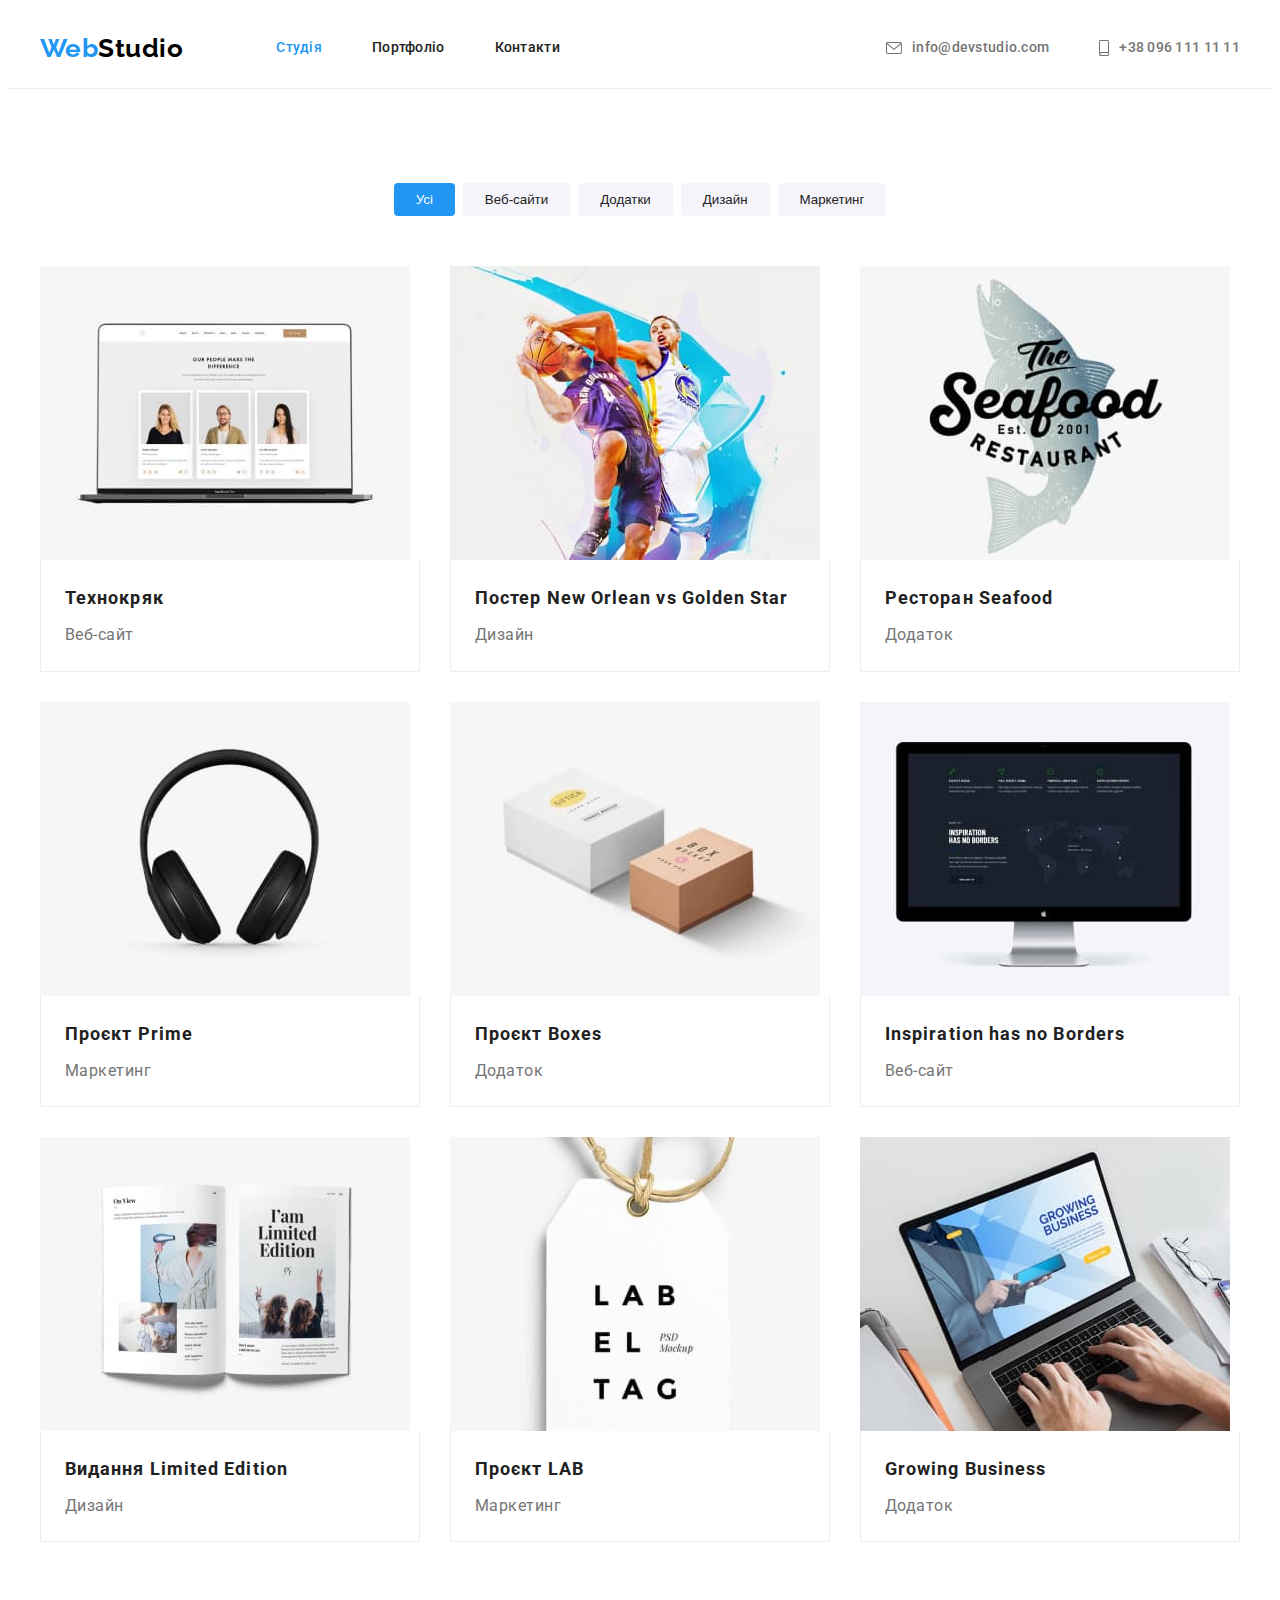
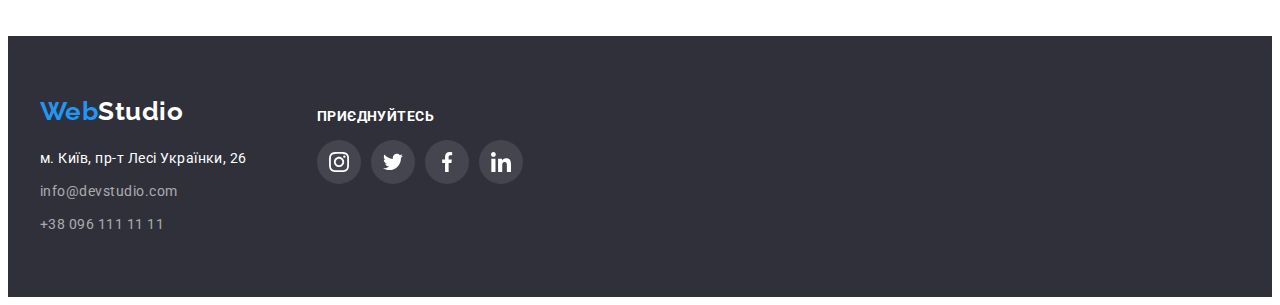
==== portfolio.html @ d8174efb "layout 4" ====
<!DOCTYPE html>
<html lang="en">
<head>
   <meta charset="UTF-8">
   <meta http-equiv="X-UA-Compatible" content="IE=edge">
   <meta name="viewport" content="width=device-width, initial-scale=1.0">

   <link rel="preconnect" href="https://fonts.googleapis.com" />
   <link rel="preconnect" href="https://fonts.gstatic.com" crossorigin />
   <link href="https://fonts.googleapis.com/css2?family=Raleway:wght@700&family=Roboto:wght@400;500;700;900&display=swap" rel="stylesheet" />
   <link rel="stylesheet" href="https://cdnjs.cloudflare.com/ajax/libs/modern-normalize/1.1.0/modern-normalize.min.css" integrity="sha512-wpPYUAdjBVSE4KJnH1VR1HeZfpl1ub8YT/NKx4PuQ5NmX2tKuGu6U/JRp5y+Y8XG2tV+wKQpNHVUX03MfMFn9Q==" crossorigin="anonymous" referrerpolicy="no-referrer">
   <link rel="stylesheet" href="./css/styles.css">

   <title>Portfolio</title>
</head>
<body>
   <header class="header">
      <div class="container header-container">
            <a class="header-logo link" href="./index.html"><span class="web-span">Web</span>Studio</a> 
         <nav class="header-nav">
            <ul class="header-list-one list">
               <li class="header-item"><a class="header-link link is-active" href="./index.html"><span>Студія</span></a></li>
               <li class="header-item"><a class="header-link link" href="./portfolio.html">Портфоліо</a></li>
               <li class="header-item"><a class="header-link link" href="">Контакти</a></li>
            </ul>
         </nav>
            <ul class="header-list-two list">
               <li class="header-email-item"><a class="header-email header-link link" href="mailto:info@devstudio.com">
                  <svg class="mail-icon" width="16" height="12">
                     <use href="./images/icons.svg#icon-mail"></use>
                  </svg>
                  info@devstudio.com</a></li>
               <li class="header-number-item"><a class="header-number header-link link" href="tel:+380961111111">
                  <svg class="phone-icon" width="10" height="16">
                     <use href="./images/icons.svg#icon-phone"></use>
                  </svg>
                  +38 096 111 11 11</a></li> 
            </ul>
      </div>
   </header>
   <main>
      <section class="portfolio section">
         <div class="container">
            <h1 hidden>Портфоліо</h1>
            <ul class="portfolio-list">
               <li class="portfolio-item"><button type="button" class="portfolio-button btn-active">Усі</button></li>
               <li class="portfolio-item"><button type="button" class="portfolio-button">Веб-сайти</button></li>
               <li class="portfolio-item"><button type="button" class="portfolio-button">Додатки</button></li>
               <li class="portfolio-item"><button type="button" class="portfolio-button">Дизайн</button></li>
               <li class="portfolio-item"><button type="button" class="portfolio-button">Маркетинг</button></li>
            </ul>
            <ul class="card-list">
               <li class="card-item">
                  <a href="">
                     <div class="card-block-img"> 
                        <img class="card-image" src="./images/portfolio1.jpg" alt="Зображення веб-сайту" width="370">
                     </div>
                     <div class="card-block-text">
                        <h3 class="card-title">Технокряк</h3>
                        <p class="card-text">Веб-сайт</p>
                     </div>
                  </a>
               </li>
               <li class="card-item">
                  <a href="">
                     <div class="card-block-img">
                        <img class="card-image" src="./images/portfolio2.jpg" alt="Зображення постера New Orlean vs Golden Star" width="370">
                     </div>
                     <div class="card-block-text">
                        <h3 class="card-title">Постер New Orlean vs Golden Star</h3>
                        <p class="card-text">Дизайн</p>
                     </div>
                  </a>
               </li>
               <li class="card-item">
                  <a href="">
                     <div class="card-block-img">
                        <img class="card-image" src="./images/portfolio3.jpg" alt="Зображення логотипу ресторана Seafood" width="370">
                     </div>
                     <div class="card-block-text">
                        <h3 class="card-title">Ресторан Seafood</h3>
                        <p class="card-text">Додаток</p>
                     </div>
                  </a>
               </li>
               <li class="card-item">
                  <a href="">
                     <div class="card-block-img">
                        <img src="./images/portfolio4.jpg" alt="Зображення проєкта Prime" width="370">
                     </div>
                     <div class="card-block-text">
                        <h3 class="card-title">Проєкт Prime</h3>
                        <p class="card-text">Маркетинг</p>
                     </div>
                  </a>
               </li>
               <li class="card-item">
                  <a href="">
                     <div class="card-block-img">
                        <img src="./images/portfolio5.jpg" alt="Зображення проєкта Boxes" width="370">
                     </div>
                     <div class="card-block-text">
                        <h3 class="card-title">Проєкт Boxes</h3>
                        <p class="card-text">Додаток</p>
                     </div>
                  </a>
               </li>
               <li class="card-item">
                  <a href="">
                     <div class="card-block-img">
                        <img class="card-image" src="./images/portfolio6.jpg" alt="Зображення веб-сайту" width="370">
                     </div>
                     <div class="card-block-text">
                        <h3 class="card-title">Inspiration has no Borders</h3>
                        <p class="card-text">Веб-сайт</p>
                     </div>
                  </a>
               </li>
               <li class="card-item">
                  <a href="">
                     <div class="card-block-img">
                        <img class="card-image" src="./images/portfolio7.jpg" alt="Зображення видання Limited Edition" width="370">
                     </div>
                     <div class="card-block-text">
                        <h3 class="card-title">Видання Limited Edition</h3>
                        <p class="card-text">Дизайн</p>
                     </div>
                  </a>
               </li>
               <li class="card-item">
                  <a href="">
                     <div class="card-block-img">
                        <img class="card-image" src="./images/portfolio8.jpg" alt="Зображення проєкта LAB" width="370">
                     </div>
                     <div class="card-block-text">
                        <h3 class="card-title">Проєкт LAB</h3>
                        <p class="card-text">Маркетинг</p>
                     </div>
                  </a>
               </li>
               <li class="card-item">
                  <a href="">
                     <div class="card-block-img">
                        <img class="card-image" src="./images/portfolio9.jpg" alt="Зображення додатку Growing Business" width="370">
                     </div>
                     <div class="card-block-text">
                        <h3 class="card-title">Growing Business</h3>
                        <p class="card-text">Додаток</p>
                     </div>
                  </a>
               </li>
            </ul>
         </section>
         </div>
   </main>
   <footer class="footer">
      <div class="footer-container container">
         <div>
         <a class="footer-logo link" href=""><span class="web-span">Web</span>Studio</a>
            <address class="address"> 
               <ul class="footer-list list">
                  <li class="footer-item footer-address"> <a href="" class="footer-address-link link">м. Київ, пр-т Лесі Українки, 26</a></li>
                  <li class="footer-item"><a class="footer-link link" href="mailto:info@devstudio.com">info@devstudio.com</a></li>
                  <li class="footer-item"><a class="footer-link link" href="tel:+380961111111">+38 096 111 11 11</a></li>
               </ul>
            </address>
         </div>
         <div class="footer-social">
            <h3 class="footer-social-title">Приєднуйтесь</h3>
            <ul class="social-list">
               <li class="social-item"><a class="social-link social-bg" href="">
                  <svg class="social-icon social-fill" width="20" height="20">
                     <use href="./images/icons.svg#icon-instagram"></use>
                  </svg>
               </a></li>
               <li class="social-item"><a class="social-link social-bg" href="">
                  <svg class="social-icon social-fill" width="20" height="20">
                     <use href="./images/icons.svg#icon-twitter"></use>
                  </svg>
               </a></li>
               <li class="social-item"><a class="social-link social-bg" href="">
                  <svg class="social-icon social-fill" width="20" height="20">
                     <use href="./images/icons.svg#icon-facebook"></use>
                  </svg>
               </a></li>
               <li class="social-item"><a class="social-link social-bg" href="">
                  <svg class="social-icon social-fill" width="20" height="20">
                     <use href="./images/icons.svg#icon-linkedin"></use>
                  </svg>
               </a></li>
            </ul>
         </div>
      </div>
   </footer>
</body>
</html>
---- css/styles.css ----
/* ----------------------------RESET----------------------- */

ul {
   list-style: none;
   margin: 0;
   padding-left: 0;
}

p, h1, h2, h3, h4, h5, h6 {
   margin: 0;
}

button {
   cursor: pointer;
}

img {
   display: block;
}

a {
   text-decoration: none;
   color: currentColor;
}

address {
   font-style: normal;
}
/*------------------------------------------------*/
:root {
   --color-accent:#2196F3;
   --color-text-white:#FFFFFF;

   /*link address, paragraph*/
   --color-gray-text:#757575;
   /*------------------------*/

   --color-black:#000000;
}

/*-------------------------------------------------*/

body {
   font-family: 'Roboto', sans-serif;
   font-size: 16px;
   letter-spacing: 0.03em;
}

.container {
   width: 1200px;
   padding-left: 15px;
   padding-right: 15px;
   margin: 0 auto;
}

.web-span {
   color: var(--color-accent);
}

.link:hover,
.link:focus {
   color: var(--color-accent);
}


.section {
   padding-top: 94px;
   padding-bottom: 94px;
}

/* -------------------------HEADER-------------------*/
.header {
   border-bottom: 1px solid #ECECEC;
}

.header-container {
   display: flex;
   align-items: center;
}

.header-list-one {
   display: flex;
   align-items: center;
}

.header-item {
   list-style: none;
}

.header-logo {
   font-family: 'Raleway', sans-serif;
   font-weight: 700;
   font-size: 26px;
   line-height: calc(31/26);
   color: var(--color-black);
   margin-right: 93px;
}

.header-list-one .header-item:not(:last-child) {
   margin-right: 50px;
}

.header-link {
   font-weight: 500;
   font-size: 14px;
   line-height: 1.14;
   letter-spacing: 0.02em;
   color: #212121;
}

.header-list-one .header-link {
   display: block;
   padding: 32px 0;
}

.header-list-two {
   display: flex;
   align-items: center;
   margin-left: auto;
}

.header-email,
.header-number {
   display: flex;
   align-items: center;
   color: var(--color-gray-text);
   padding: 32px 0;
}

.header-number-item {
   margin-left: 50px;
}

.phone-icon,
.mail-icon{
   fill: #757575;
   margin-right: 10px;

}

.header-email:hover .mail-icon,
.header-email:focus .mail-icon {
   fill: var(--color-accent);
}

.header-number:hover .phone-icon,
.header-number:focus .phone-icon {
   fill: var(--color-accent);
}
/* -------------------------PROMO-------------------*/


.promo {
   max-width: 1600px;
   margin-left: auto;
   margin-right: auto;
   background-color: #2F303A;
   background-image: linear-gradient(
      rgba(47, 48, 58, 0.4),
      rgba(47, 48, 58, 0.4)),
   url(../images/promo.jpg);
   background-repeat: no-repeat;
   background-position: center;
   background-size: cover;
   padding-top: 200px;
   padding-bottom: 200px;
   text-align: center;
   
}

.promo-title {
   font-weight: 900;
   font-size: 44px;
   line-height: 1.36;
   text-align: center;
   letter-spacing: 0.06em;
   text-transform: uppercase;
   color: var(--color-text-white);
   max-width: 696px;
   margin: 0 auto;

}

.promo-button {
   width: 216px;
   height: 50px;
   background: var(--color-accent);
   border-radius: 4px;
   font-weight: 700;
   line-height: 1.8;
   letter-spacing: 0.06em;
   color: var(--color-text-white);
   margin-top: 30px;
   border: none;
}

.promo-button:hover, 
.promo-button:focus {
   background: #188CE8;
}

/* -------------------------FEATURES-------------------*/


.features-list {
   display: flex;
   gap: 30px;
}

.features-block-icon {
   width: 270px;
   height: 120px;
   background-color: #F5F4FA;
   border-radius: 5px;
   margin-bottom: 30px;
   display: flex;
   justify-content: center;
   align-items: center;
}


.features-title {
   font-weight: 700;
   font-size: 14px;
   line-height: 1.14;
   color: #212121;
   margin-bottom: 10px;
}

.features-text {
   font-size: 14px;
   line-height: 1.71;
   color: var(--color-gray-text)
}

/* -------------------------IMAGE-LIST-------------------*/

.image-list {
   padding-top: 0;
}

.image-list-title {
   font-weight: 700;
   font-size: 36px;
   line-height: 1.16;
   text-align: center;
   color: #212121;
   margin-bottom: 50px;
}

.image-list-list {
   display: flex;
   gap: 30px;
}

/* -------------------------TEAM-------------------*/


.team {
   background-color: #F5F4FA;
}

.team-title {
   font-weight: 700;
   font-size: 36px;
   line-height: 1.16;
   text-align: center;
   color: #212121;
   margin-bottom: 50px;
}

.team-list {
   display: flex;
   gap: 30px;  
}

.team-item {
   background: #FFFFFF;
   box-shadow: 0px 1px 3px rgb(0 0 0 / 12%), 0px 1px 1px rgb(0 0 0 / 14%), 0px 2px 1px rgb(0 0 0 / 20%);
   border-radius: 0px 0px 4px 4px;
}

.team-img {
   width: 270px;
   height: 260px;
   border-radius: 0px;
}

.team-block-text {
   padding-top: 30px;
   padding-bottom: 30px;
}

.team-member {
   font-size: 16px;
   font-weight: 500;
   line-height: calc(19/16);
   color: #212121;
   text-align: center;
   margin-bottom: 10px;
}

.team-text {
   line-height: 1.18;
   color: var(--color-gray-text);
   text-align: center;
}

.social-list {
   display: flex;
   justify-content: center;
   margin-top: 16px;
}
.social-item {
   width: 44px;
   height: 44px;
   margin-right: 10px;
}

.social-item:last-child {
   margin-right: 0;
}

.social-link {
   width: 100%;
   height: 100%;
   display: flex;
   justify-content: center;
   align-items: center;
   border-radius: 50%;
}

.social-icon {
   fill: #AFB1B8;
}

.social-link:hover,
.social-link:focus {
   background-color: var(--color-accent);
}

.social-link:hover .social-icon,
.social-link:focus .social-icon  {
   fill: #FFFFFF;
}

/* -------------------------CLIENT-------------------*/


.client-title {
   font-weight: 700;
   font-size: 36px;
   line-height: calc(42/36);
   text-align: center;
   letter-spacing: 0.03em;
   color: #212121;
   margin-bottom: 50px;
}
.client-list {
   display: flex;
}
.client-item {
   width: 170px;
   height: 92px;
   border: 1px solid #AFB1B8;
   border-radius: 5px;
   margin-right: 30px;
}

.client-item:last-child {
   margin-right: 0;
}

.client-link {
   width: 100%;
   height: 100%;
   display: flex;
   justify-content: center;
   align-items: center;
}

.client-icon {
   fill: #AFB1B8;
}

.client-item:hover,
.client-item:focus {
   border:1px solid var(--color-accent);
}
.client-link:hover .client-icon,
.client-link:focus .client-icon {
   fill: var(--color-accent);
}

/* -------------------------FOOTER-------------------*/


.footer {
   background-color: #2F303A;
   padding-top: 60px;
   padding-bottom: 60px;
}

.footer-container {
   display: flex;
}


.footer-logo {
   font-family: 'Raleway', sans-serif;
   font-weight: 700;
   font-size: 26px;
   line-height: 1.19;
   color: var(--color-text-white);  
}

.address {
   margin-top: 20px;
}



.footer-list {
   display: flex;
   flex-direction: column;
}

.footer-item{
   font-size: 14px;
   line-height: 1.71;
   color: rgba(255, 255, 255, 0.6);
}

.footer-address {
   font-size: 14px;
   line-height: 1.71;
   color: var(--color-text-white); 
}

.footer-item:not(:first-child) {
   margin-top: 9px;
}

.is-active {
   color: var(--color-accent);
}

.footer-social {
   margin-left: 70px;
   margin-bottom: 20px;
   margin-top: 12px;
}

.footer-social-title {
   font-weight: 700;
   font-size: 14px;
   line-height: calc(16/14);
   letter-spacing: 0.03em;
   text-transform: uppercase;
   color: #FFFFFF;
}
.social-bg {
   background: rgba(255, 255, 255, 0.1)
}

.social-fill {
   fill: #FFFFFF;
}

/* ----------------------------------------------------*/
/* -------------------------PORTFOLIO-------------------*/


.portfolio-list {
   display: flex;
   justify-content: center;
   gap: 8px;
   margin-bottom: 50px;

}

.portfolio-button {
   border: none;
   border-radius: 4px;
   background-color: #F5F4FA;
   font-weight: 500;
   line-height: 1.6;
   color: #212121;
   padding: 6px 22px;
}

.btn-active{
   background-color: var(--color-accent);
   color: var(--color-text-white);
}

.portfolio-button:hover,
.portfolio-button:focus {
   background-color: var(--color-accent);
   color: var(--color-text-white);
   filter: drop-shadow(0px 4px 4px rgba(0, 0, 0, 0.25));
}
.card-list {
   display: flex;
   flex-wrap: wrap;
   margin-top: -30px;
   margin-left: -30px;
}
.card-item {
   flex-basis: calc(100% / 3 - 30px);
   margin-top: 30px;
   margin-left: 30px;
}

.card-item:hover {
   box-shadow: 0px 4px 4px 0px rgba(0, 0, 0, 0.25);
}

.card-image {
   max-width: 100%;
}
.card-block-text {
   padding: 20px 24px;
   border: 1px solid #EEEEEE;
   border-top: none;

}
.card-title {
   font-weight: 700;
   font-size: 18px;
   line-height: 2;
   letter-spacing: 0.06em;
   color: #212121;
}
.card-text {
   font-size: 16px;
   line-height: 1.9;
   color: #757575;
   margin-top: 4px;
}
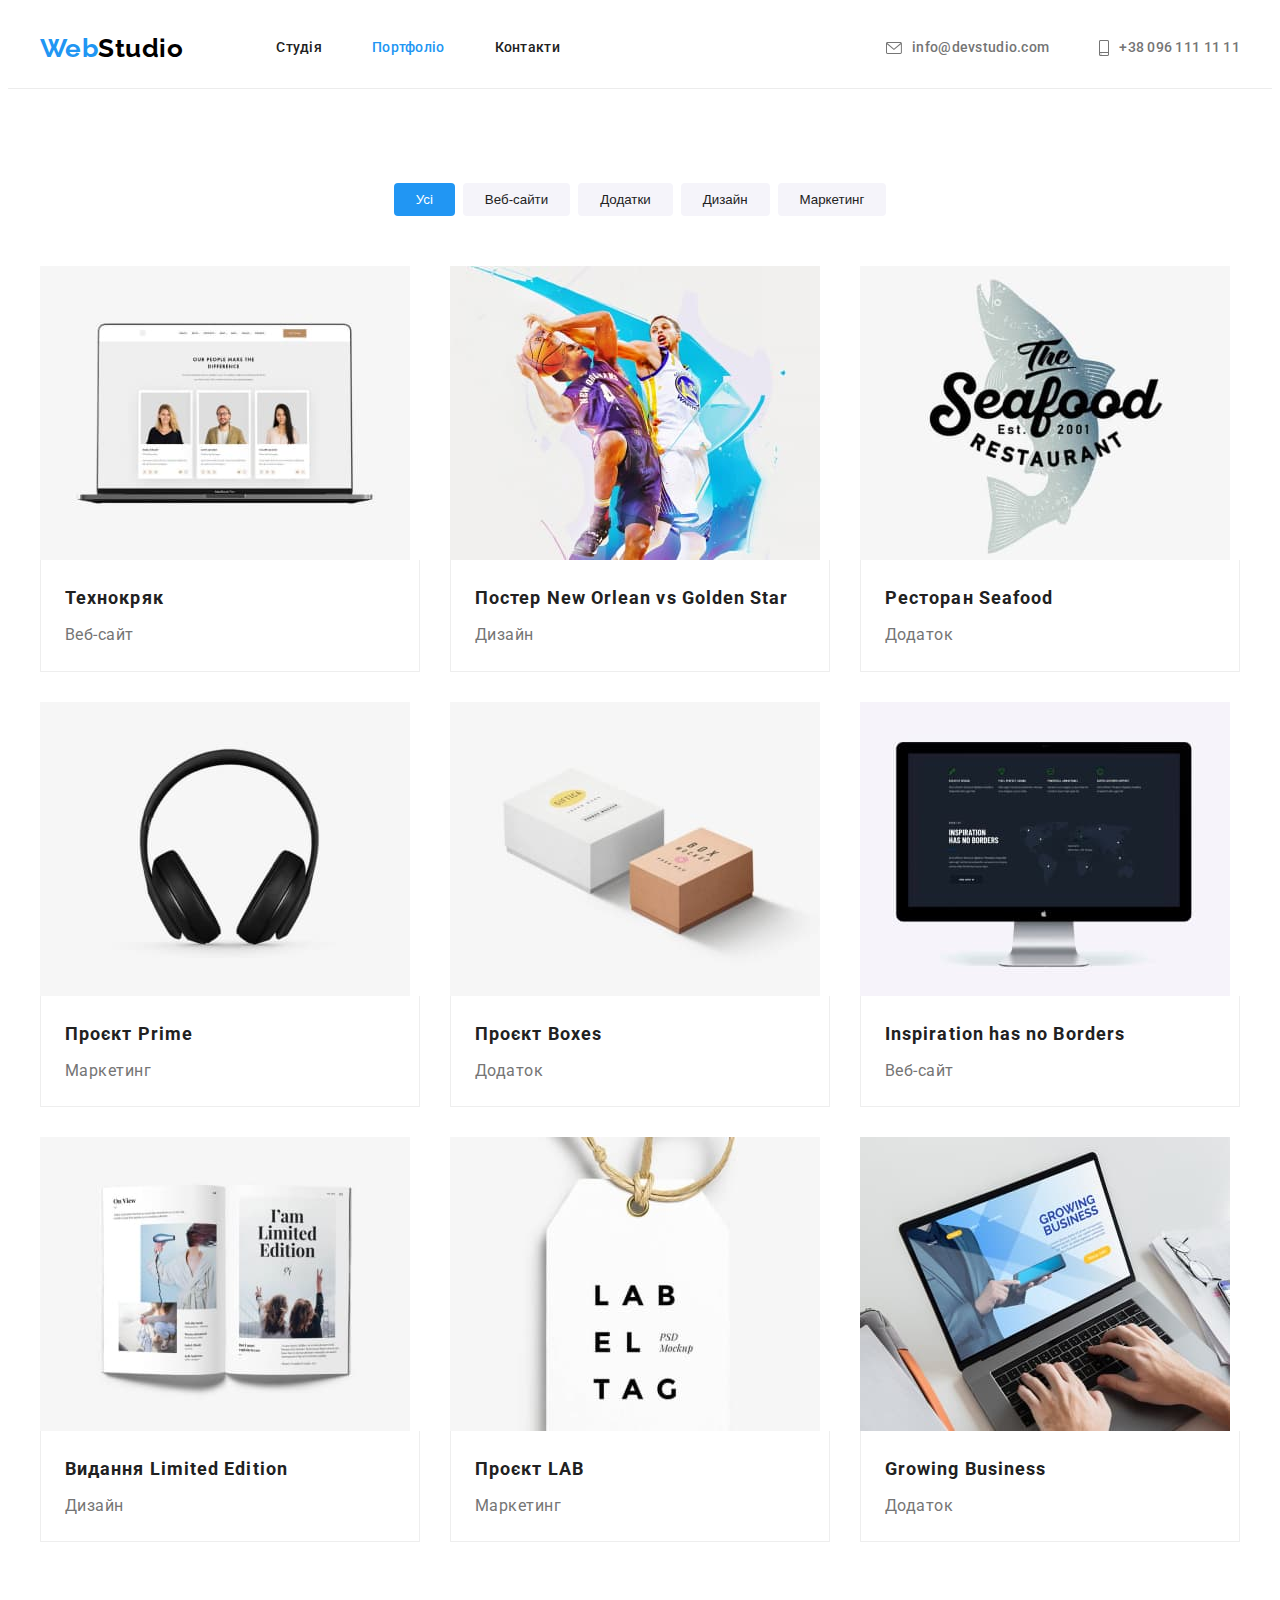
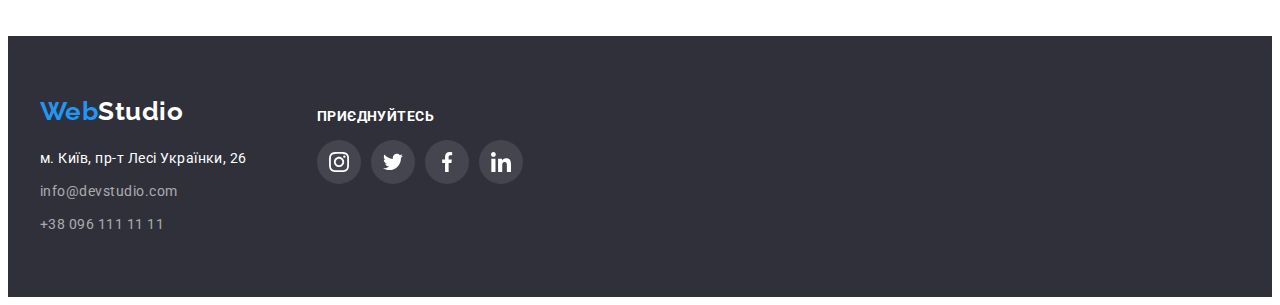
==== commit b2149bf8: "Update portfolio.html" ====
--- a/portfolio.html
+++ b/portfolio.html
@@ -19,8 +19,8 @@
             <a class="header-logo link" href="./index.html"><span class="web-span">Web</span>Studio</a> 
          <nav class="header-nav">
             <ul class="header-list-one list">
-               <li class="header-item"><a class="header-link link is-active" href="./index.html"><span>Студія</span></a></li>
-               <li class="header-item"><a class="header-link link" href="./portfolio.html">Портфоліо</a></li>
+               <li class="header-item"><a class="header-link link" href="./index.html"><span>Студія</span></a></li>
+               <li class="header-item"><a class="header-link link is-active" href="./portfolio.html">Портфоліо</a></li>
                <li class="header-item"><a class="header-link link" href="">Контакти</a></li>
             </ul>
          </nav>
@@ -51,7 +51,7 @@
             </ul>
             <ul class="card-list">
                <li class="card-item">
-                  <a href="">
+                  <a class="card-link" href="">
                      <div class="card-block-img"> 
                         <img class="card-image" src="./images/portfolio1.jpg" alt="Зображення веб-сайту" width="370">
                      </div>
@@ -62,7 +62,7 @@
                   </a>
                </li>
                <li class="card-item">
-                  <a href="">
+                  <a class="card-link" href="">
                      <div class="card-block-img">
                         <img class="card-image" src="./images/portfolio2.jpg" alt="Зображення постера New Orlean vs Golden Star" width="370">
                      </div>
@@ -73,7 +73,7 @@
                   </a>
                </li>
                <li class="card-item">
-                  <a href="">
+                  <a class="card-link" href="">
                      <div class="card-block-img">
                         <img class="card-image" src="./images/portfolio3.jpg" alt="Зображення логотипу ресторана Seafood" width="370">
                      </div>
@@ -84,7 +84,7 @@
                   </a>
                </li>
                <li class="card-item">
-                  <a href="">
+                  <a class="card-link" href="">
                      <div class="card-block-img">
                         <img src="./images/portfolio4.jpg" alt="Зображення проєкта Prime" width="370">
                      </div>
@@ -95,7 +95,7 @@
                   </a>
                </li>
                <li class="card-item">
-                  <a href="">
+                  <a class="card-link" href="">
                      <div class="card-block-img">
                         <img src="./images/portfolio5.jpg" alt="Зображення проєкта Boxes" width="370">
                      </div>
@@ -106,7 +106,7 @@
                   </a>
                </li>
                <li class="card-item">
-                  <a href="">
+                  <a class="card-link" href="">
                      <div class="card-block-img">
                         <img class="card-image" src="./images/portfolio6.jpg" alt="Зображення веб-сайту" width="370">
                      </div>
@@ -117,7 +117,7 @@
                   </a>
                </li>
                <li class="card-item">
-                  <a href="">
+                  <a class="card-link" href="">
                      <div class="card-block-img">
                         <img class="card-image" src="./images/portfolio7.jpg" alt="Зображення видання Limited Edition" width="370">
                      </div>
@@ -128,7 +128,7 @@
                   </a>
                </li>
                <li class="card-item">
-                  <a href="">
+                  <a class="card-link" href="">
                      <div class="card-block-img">
                         <img class="card-image" src="./images/portfolio8.jpg" alt="Зображення проєкта LAB" width="370">
                      </div>
@@ -139,7 +139,7 @@
                   </a>
                </li>
                <li class="card-item">
-                  <a href="">
+                  <a class="card-link" href="">
                      <div class="card-block-img">
                         <img class="card-image" src="./images/portfolio9.jpg" alt="Зображення додатку Growing Business" width="370">
                      </div>
@@ -193,4 +193,4 @@
       </div>
    </footer>
 </body>
-</html>+</html>
--- a/css/styles.css
+++ b/css/styles.css
@@ -512,8 +512,13 @@
    margin-left: 30px;
 }
 
-.card-item:hover {
-   box-shadow: 0px 4px 4px 0px rgba(0, 0, 0, 0.25);
+.card-link {
+   display: block;
+}
+
+.card-link:hover ,
+.card-link:focus  {
+   box-shadow: 0px 1px 1px rgba(0, 0, 0, 0.12), 0px 4px 4px rgba(0, 0, 0, 0.06), 1px 4px 6px rgba(0, 0, 0, 0.16);
 }
 
 .card-image {
